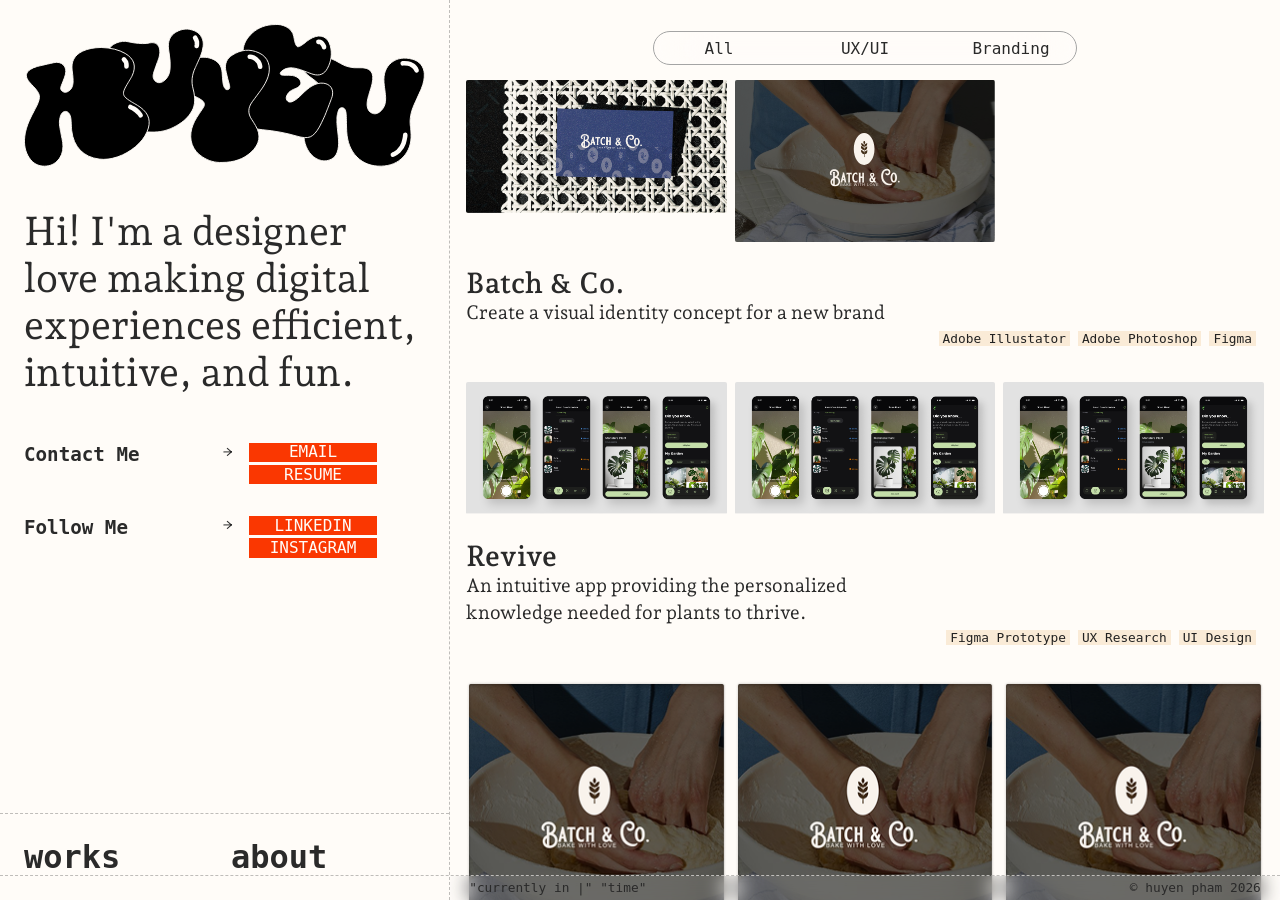
==== index.html @ ef484f47 "add url" ====
<!DOCTYPE html>
<html lang="en">

<head>
    <meta charset="UTF-8" />
    <meta name="viewport" content="width=device-width, initial-scale=1.0" />
    <title>Huyen Pham - UXUI Designer</title>
    <link rel="stylesheet" href="./components/css/global.css">
    <link rel="stylesheet" href="./components/css/home.css">
    <link rel="stylesheet" href="./components/css/article.css">
</head>

<body>
    <!-- Start Main -->
    <main class="root-layout">
        <div class="sidebar_container">
            <div class="sidebar-content_wrapper">
                <div class="sidebar-content_container">
                    <a class="homepage_sidebar-logo" href="">
                        <img src="./data/Profile/huyen-logo.svg" alt="logo of Huyen Pham">
                    </a>
                    <div class="sidebar-content_description">
                        <h1>Hi! I'm a designer love making digital experiences efficient, intuitive, and fun.</h1>
                    </div>
                    <div class="sidebar-details_wrapper">
                        <div class="sidebar-information_container">
                            <h3>Contact Me</h3>
                            <span class="sidebar-information_arrow" aria-hidden="true">→</span>
                            <div class="sidebar-information-items_container">
                                <a target="#" href="mailto:huyenplth29@gmail.com">Email</a>
                                <a target="#" href="pdf">Resume</a>
                            </div>
                        </div>
                        <div class="sidebar-information_container">
                            <h3>Follow Me</h3>
                            <span class="sidebar-information_arrow" aria-hidden="true">→</span>
                            <div class="sidebar-information-items_container">
                                <a target="#" href="https://www.linkedin.com/in/huyen-pham-124135380/">LinkedIn</a>
                                <a target="#" href="https://www.instagram.com/huyenphm02/">Instagram</a>
                            </div>
                        </div>
                    </div>
                </div>
            </div>
            <header>
                <div class="header_container">
                    <nav class="header-nav_container">
                        <ul class="header-navlink">
                            <li class="header-navlink_item">
                                <a class="is-active" href="./index.html">works</a>
                            </li>
                            <li class="header-navlink_item">
                                <a href="./about.html">about</a>
                            </li>
                        </ul>
                    </nav>
                </div>
            </header>
        </div>

        <div class="main_wrapper">
            <div class="subnav-wrapper">
                <ul class="subnav-container">
                    <li class="subnav_button">
                        <button class="subnav_button-item">All</button>
                    </li>
                    <li class="subnav_button">
                        <button class="subnav_button-item">UX/UI</button>
                    </li>
                    <li class="subnav_button">
                        <button class="subnav_button-item">Branding</button>
                    </li>
                </ul>
            </div>
            <div id="work" class="homepage_wrapper">
                <article class="article_container">
                    <a class="article-image_container" href="./works/Batch&Co/batchco.html">
                        <img class="article-image" src="./data/batchco/1-08.png" alt="">
                        <img class="article-image" src="./data/batchco/1-01.svg" alt="">
                        <img class="article-image" src="./data/batchco/1-09.svg" alt="">
                    </a>
                    <div class="article-details_container">
                        <div class="article-details_left">
                            <div class="article-details_title">
                                <h2>Batch & Co.</h2>
                                <img src="" alt="">
                            </div>
                            <p>Create a visual identity concept for a new brand</p>
                        </div>
                        <div class="article-details_right">
                            <span class="article_keyword">Adobe Illustator</span>
                            <span class="article_keyword">Adobe Photoshop</span>
                            <span class="article_keyword">Figma</span>
                        </div>
                    </div>
                </article>
                <article class="article_container">
                    <a class="article-image_container" href="./works/REVIVE/revive.html">
                        <img class="article-image" src="./data/revive/cover.png" alt="">
                        <img class="article-image" src="./data/revive/cover.png" alt="">
                        <img class="article-image" src="./data/revive/cover.png" alt="">
                    </a>
                    <div class="article-details_container">
                        <div class="article-details_left">
                            <div class="article-details_title">
                                <h2>Revive</h2>
                                <img src="" alt="">
                            </div>
                            <p>An intuitive app providing the personalized knowledge needed for plants to thrive.</p>
                        </div>
                        <div class="article-details_right">
                            <span class="article_keyword">Figma Prototype</span>
                            <span class="article_keyword">UX Research</span>
                            <span class="article_keyword">UI Design</span>
                        </div>
                    </div>
                </article>
                <article class="article_container">
                    <a class="article-image_container" href="./works/mocmug/mocmug.html">
                        <img class="article-image" src="./data/Rectangle 146.png" alt="">
                        <img class="article-image" src="./data/Rectangle 146.png" alt="">
                        <img class="article-image" src="./data/Rectangle 146.png" alt="">
                    </a>
                    <div class="article-details_container">
                        <div class="article-details_left">
                            <div class="article-details_title">
                                <h2>mogmug</h2>
                                <img src="" alt="">
                            </div>
                            <p>Create a packaging concept for an eco brand</p>
                        </div>
                        <div class="article-details_right">
                            <span class="article_keyword">Adobe Illustator</span>
                            <span class="article_keyword">Adobe Photoshop</span>
                            <span class="article_keyword">Figma</span>
                        </div>
                    </div>
                </article>
                <article class="article_container">
                    <a class="article-image_container" href="./works/WEBUILDCV/webuildcv.html">
                        <img class="article-image" src="./data/Rectangle 146.png" alt="">
                        <img class="article-image" src="./data/Rectangle 146.png" alt="">
                        <img class="article-image" src="./data/Rectangle 146.png" alt="">
                    </a>
                    <div class="article-details_container">
                        <div class="article-details_left">
                            <div class="article-details_title">
                                <h2>webuildcv</h2>
                                <img src="" alt="">
                            </div>
                            <p>A design system for a creating resume website</p>
                        </div>
                        <div class="article-details_right">
                            <span class="article_keyword">Figma Prototype</span>
                            <span class="article_keyword">UX Research</span>
                            <span class="article_keyword">UI Design</span>
                        </div>
                    </div>
                </article>
            </div>
        </div>
    </main>
    <!-- End main -->

    <!-- Footer -->
    <footer>
        <div class="footer_texts">
            <p>
                "currently in |"
                "time"
            </p>
            <p>&copy huyen pham 2026</p>
        </div>
    </footer>
    <!-- End Footer -->
    <!-- JS -->
    <script src="./components/js/navbar.js"></script>
    <script src="./components/js/home.js"></script>
</body>

</html>
---- components/css/global.css ----
@import url('https://fonts.googleapis.com/css2?family=Andada+Pro:ital,wght@0,400..840;1,400..840&display=swap');
@import url("https://use.typekit.net/fzm7tuf.css");


*,
*::before,
*::after {
    box-sizing: border-box;
    margin: 0;
    padding: 0;
}

:root {
    --black: #2A2A2A;
    --white: #FFFCF8;
    --grey: #BFBDBA;
    --orange: #FA3701;
    --easing: cubic-bezier(0.16, 1, 0.3, 1);
    --blue: #374589;
    font-family: "mono45-headline", monospace;
    font-family: "Andada Pro", serif;
    font-weight: 300 700;
    font-style: normal;
}

html,
body {
    font-family: "Andada Pro", serif;
    background: var(--white);
    max-width: 100vw;
    overflow-x: hidden;
    overflow-y: auto;
    color: var(--black);
}

a {
    color: inherit;
    text-decoration: none
}

li {
    list-style: none
}

button {
    -moz-appearance: none;
    appearance: none;
    -webkit-appearance: none;
    border-radius: 0;
    text-align: inherit;
    background: none;
    box-shadow: none;
    padding: 0;
    cursor: pointer;
    border: none;
    color: inherit;
    font: inherit
}

h1 {
    font-size: 2.4rem;
    font-weight: 300
}

@media(min-width: 768px) {
    h1 {
        font-size:1.8rem;
    }
}

@media(min-width: 1024px) {
    h1 {
        font-size:2.5rem;
    }
}

@media(min-width: 1536px) {
    h1 {
        font-size:2.6rem;
    }
}

h2 {
    font-size: 1.5rem;
    font-weight: 600;
}

@media(min-width: 768px) {
    h2 {
        font-size:1.5rem;
    }
}

@media(min-width: 1024px) {
    h2 {
        font-size:1.8rem;
    }
}

@media(min-width: 1536px) {
    h2 {
        font-size:2rem;
    }
}

h3 {
    font-size: 2rem;
    font-weight: 600;
}

@media(min-width: 768px) {
    h3 {
        font-size:1.2rem;
    }
}

@media(min-width: 1024px) {
    h3 {
        font-size:1.2rem;
    }
}

@media(min-width: 1536px) {
    h3 {
        font-size:1.75rem;
    }
}

h4 {
    font-size: 1.1rem;
}

@media(min-width: 768px) {
    h4 {
        font-size:1rem;
    }
}

@media(min-width: 1024px) {
    h4 {
        font-size:1rem;
    }
}

@media(min-width: 1536px) {
    h4 {
        font-size:1.2rem;
    }
}

p {
    font-size: .9rem;
    font-weight: 300;
    line-height: 1.4;
}

@media(min-width: 768px) {
    p {
        font-size:1rem;
    }
}

@media(min-width: 1024px) {
    p {
        font-size:1.2rem;
    }
}

@media(min-width: 1536px) {
    p {
        font-size:1.2rem;
    }
}

.root-layout {
    display: flex;
    justify-content: flex-start;
    align-items: flex-start;
    flex-direction: column;
    width: 100%;
}

@media(min-width: 768px) {
    .root-layout {
        flex-direction: row;
        overflow: hidden;
        height: 100vh;
    }
}

.main_wrapper {
    width: 100%;
}

footer {
    position: fixed;
    bottom: 0;
    left: 0;
    width: 100%;
    border-top: dashed 1px #BFBDBA ;
}

.footer_texts {
    background: hsla(0,0%,100%,.1);
    -webkit-backdrop-filter: blur(10px);
    backdrop-filter: blur(10px);
    text-align: center;
    font-family: "mono45-headline", monospace;
}

.footer_texts p {
    font-size: .8rem;
    margin-right: 1rem;
    margin-left: 1rem;
}

@media(min-width: 768px) {
    .footer_texts {
        text-align:unset;
        display: flex;
        justify-content: space-between;
        align-items: center;
        padding: .2rem;
        /* margin-left: calc(300px + 1.5rem); */
        /* margin-right: 1.5rem; */
        /* padding: .5rem; */
    }
}

@media(min-width: 1024px) {
    .footer_texts {
        margin-left:calc(450px);
    }
}

@media (min-width: 768px) {
    html,
    body {
        overflow: hidden;
    }

    .root-layout {
        display: flex;
        align-items: stretch;
        min-height: 100vh;
    }

    .main_wrapper {
        flex: 1 1 auto;
        min-width: 0;
        width: calc(100% - 300px);
    }
}

@media (min-width: 1024px) {
    .main_wrapper {
        width: calc(100% - 450px);
    }
}

.header_container {
    display: flex;
    justify-content: center;
    align-items: center;
}

@media (min-width: 768px) {
    .header_container {
        display: block;
        padding: 1.5rem;
        min-height: 250px;
    }
}

@media (min-width: 1536px) {
    .header_container {
        padding: 2rem;
    }
}

/* sidebar */
.sidebar-logo {
    width: 80%;
    height: auto;
}

/* sidebar container */
@media (min-width: 768px) {
    .sidebar_container {
        width: 300px;
        max-width: 300px;
        height: 100vh;
        overflow: hidden;
        display: flex;
        justify-content: flex-start;
        align-items: flex-start;
        flex-direction: column;
        border-right: dashed 1px #BFBDBA;
    }
}

@media(min-width: 1024px) {
    .sidebar_container {
        width: 450px;
        max-width: 450px;
    }
}
/* sidebar content wrapper */
.sidebar-content_wrapper {
    padding: 1rem;
    min-height: 70vh;
    display: flex;
    justify-content: space-evenly;
    align-items: center;
    flex-direction: column;
}
@media(min-width: 768px) {
    .sidebar-content_wrapper {
        height: unset;
        display: block;
        flex: 1 1;
    }
}

@media(min-width: 1024px) {
    .sidebar-content_wrapper  {
        padding: 1.5rem;
    }
}

@media(min-width: 1536px) {
    .sidebar-content_wrapper {
        padding: 2rem;
    }
}
.sidebar-content_description {
    margin: 3rem 0;
}

/* sidebar content about */
.sdiebar-content_about {
    position: relative;
    margin: 1.5rem 0;
    display: flex;
    justify-content: center;
    align-items: center;
}

.sidebar-details_wrapper {
    margin-bottom: 2rem;
    width: 100%;
}

@media(min-width: 768px) {
    .sidebar-details_wrapper {
        margin-top: 3rem;
    }
}


/* sidebar content_wrapper */
.sidebar-content_wrapper {
    display: flex;
    justify-content: flex-start;
    align-items: center;
    margin-bottom: .5rem;
    width: 100%;
}

.sidebar-information_container a {
    text-decoration: none;
    font-weight: 400;
    font-family: "mono45-headline", monospace;
    color: var(--black);
    margin-right: .2rem;
    transition: all .2s ease-in-out;
    font-size: 1.1rem;
}

.sidebar-information_container h3 {
    min-width: 70px;
}

@media(min-width: 768px) {
    .sidebar-details_wrapper a {
        font-size: 1rem;
    }
} 

@media(min-width: 1536px) {
    .sidebar-details_wrapper a {
        font-size: 1.2rem;
    }
}

.sidebar-details_wrapper a:hover {
    color: #FA3701;
}

/* sidebar work title */

/* header */
.header_container nav {
    width: 100%;
}

.header-nav_container {
    display: flex;
    justify-content: center;
    align-items: center;
    /* padding: 2rem; */
}

.header-navlink, .header-navlink_about {
    display: flex;
    justify-content: center;
    align-items: center;
}


@media (min-width: 768px) {
    .header-nav_navlink, .header-navlink_about{
        display: block;
    }
}

/* header navlink */
.header-navlink_item {
    flex-basis: 50%;
    text-align: center;
    /* padding: .5rem 0; */
    
}

.header-navlink:nth-child(2),.header-navlink_about:nth-child(2) {
    border-left: dashed 1px solid #BFBDBA;
    border-right: dashed 1px solid #BFBDBA;
}

.header-navlink:hover,.header-navlink_about:hover {
    color: #BFBDBA;
}

.header-navlink a, .header-navlink_about a {
    font-weight: 600;
    font-size: 1rem;
    position: relative;
    color: var(--black);
    transition: all .2s ease-in-out;
}

.header-navlink a:hover, .header-navlink_about a:hover {
    color: var(--orange);
}

.header-navlink_item {
    font-family: "mono45-headline", monospace;
    font-size: 400;
    text-decoration: none;
    cursor: pointer;
    transition: all .2s ease-in-out;
}



@media (min-width: 768px) {
    .header-navlink, .header-navlink_about {
        /* flex-basis: unset; */
        /* text-align: unset; */
        /* padding: unset; */
        overflow: hidden;
        margin-bottom: .8rem;
        font: 2rem;
    }

    .header-navlink a, .header-navlink_about a {
        font-size: 2rem;
    }

    .header-navlink:nth-child(2),.header-navlink_about:nth-child(2) {
        border: unset;
    }

    .header-navlink_item {
        font-size: 2rem;
    }

    .header-navlink_item:nth-child(2) {
        border: unset;
    }
}

/* SubNav */
.subnav-wrapper {
    width: -moz-fit-content;
    width: fit-content;
    position: -webkit-sticky;
    position: sticky;
    top: 1rem;
    margin: 3rem auto;
    z-index: 99;
    height: 2rem;
    display: flex;
    justify-content: center;
    align-items: center;
}

@media(min-width: 768px) {
    .subnav-wrapper {
        width: 50%;
        position: absolute;
        top: unset;
        right: 0;
        bottom: 3rem;
        left: 0;
    }
}

@media(min-width: 1024px) {
    .subnav-wrapper {
        margin: 2rem auto 0;
    }
}

.subnav_container {
    margin: 0 1rem;
    display: flex;
    justify-content: center;
    align-items: center;
    gap: 1rem;
    border: 1px solid #BFBDBA;
    border-radius: 30px;
    background: hsla(0,0%,100%,.2);
    -webkit-backdrop-filter: blur(30px);
    backdrop-filter: blur(30px);
}

@media(min-width: 768px) {
    .subnav_container {
        width: unset;
    }
}

.subnav_button {
    width: 23vw;
    flex-basis: 33.33%;
    border-radius: 30px;
    height: 2rem;
    font-weight: 500;
}

.subnav_button:hover {
    width: 8vw;
}

@media(min-width: 768px) {
    .subnav_button {
        width: unset;
        min-width: 130px;
    }
}

.subnav_button:hover {
    background: hsla(0,0%,58%,.3);
}

.subnav_button, .subnav_button-item {
    width: 23vw;
    display: flex;
    justify-content: center;
    align-items: center;
    transition: all .2s ease-in-out;
    border-radius: 30px;
    background: transparent;
    height: 2rem;
}

@media(min-width: 768px) {
    .subnav_button, .subnav_button-item {
        width: unset;
        min-height: 130px;
        width: 8vw;
    }
}

.subnav_button-item.active {
    color: #fff;
    background: #355dff;
    transform: skew(7deg, -7deg)
}

.subnav_button-item:hover {
    color: aliceblue;
    background: #FA3701;
    transform: skew(7deg,-7deg);
    width: 8vw;
}


@media(min-width: 768px) {
    .subnav_button-item:hover {
        width: 22vw;
    }
}
---- components/css/home.css ----
.subnav-container {
    display: flex;
    justify-content: center;
    align-items: center;
    gap: 1rem;
    border: 1px solid #a4a4a4;
    border-radius: 30px;
    background: hsla(0,0%,100%,.2);
    -webkit-backdrop-filter: blur(30px);
    backdrop-filter: blur(30px);
}

@media (min-width: 768px) {
    .subnav-wrapper {
        width: fit-content;
        position: sticky;
        right: auto;
        bottom: auto;
        left: auto;
        font-family: "mono45-headline", monospace;
    }

    .main_wrapper .subnav-container {
        width: unset;
    }

    .main_wrapper .subnav-container .subnav_button,
    .main_wrapper .subnav-container .subnav_button-item {
        min-height: 2rem;
    }
}

@media (min-width: 768px) {
    .main_wrapper {
        height: 100vh;
        overflow-y: auto;
        overflow-x: hidden;
        box-sizing: border-box;
    }
}

.homepage_sidebar-logo {
    display: block;
}

.homepage_sidebar-logo img {
    display: block;
    width: 100%;
    height: auto;
}

.sidebar-details_wrapper {
    display: grid;
    gap: 2rem;
    width: 100%;
}

.sidebar-information_container {
    display: grid;
    grid-template-columns: minmax(0, 1fr) auto minmax(11rem, auto);
    gap: .75rem 1rem;
    align-items: start;
}

.sidebar-information_container h3 {
    margin: 0;
    font-family: "mono45-headline", monospace;
    font-size: 1.2rem;
}

.sidebar-information_arrow {
    display: inline-flex;
    align-items: center;
    justify-content: center;
    line-height: 1;
}

.sidebar-information-items_container {
    display: grid;
    gap: .2rem;
    justify-items: start;
}

.sidebar-information-items_container a {
    display: inline-flex;
    align-items: center;
    justify-content: center;
    min-width: 8rem;
    padding: .1rem .2rem;
    background: var(--orange);
    color: var(--white);
    font-family: "mono45-headline", monospace;
    font-size: 1rem;
    text-transform: uppercase;
    line-height: 1;
    margin-right: 0;
}

.sidebar_container > header {
    width: 100%;
    border-top: dashed 1px var(--grey);
}

.header-nav_container {
    width: 100%;
}

.header-navlink {
    width: 100%;
    align-items: flex-start;
    gap: .5rem;
}

.header-navlink:nth-child(2) {
    border: 0;
}

.header-navlink_item {
    padding: 0;
    text-align: left;
}

@media (max-width: 767px) {
    .sidebar-content_wrapper {
        display: grid;
        grid-template-columns: repeat(2, minmax(0, 1fr));
        column-gap: 1rem;
        row-gap: 1.5rem;
        align-items: start;
        padding: 1rem;
    }

    .sidebar-content_container {
        grid-column: 1 / -1;
        display: grid;
        grid-template-columns: repeat(2, minmax(0, 1fr));
        column-gap: 1rem;
        row-gap: 1.5rem;
        width: 100%;
    }

    .homepage_sidebar-logo,
    .sidebar-content_description,
    .sidebar-details_wrapper {
        grid-column: 1 / -1;
    }

    .sidebar-content_description {
        margin: 0;
    }

    .sidebar-details_wrapper {
        gap: 1.5rem;
        margin-bottom: 0;
    }

    .sidebar-information_container {
        grid-template-columns: minmax(0, 1fr) auto minmax(8rem, auto);
        column-gap: .9rem;
    }



    .header-navlink {
        width: 100%;
        justify-content: stretch;
        align-items: stretch;
        gap: 0;     
    }

    .header-navlink_item {
        flex: 1 1 50%;
        text-align: center;
        display: flex;
        justify-content: center;
        align-items: center;
        padding: 1rem;
        border-left: dashed 1px var(--grey);
        border-bottom: dashed 1px var(--grey);
    }
}

@media (min-width: 768px) {
    .sidebar-content_wrapper {
        padding-bottom: 2rem;
    }

    .sidebar-content_description {
        margin: 2.5rem 0 3rem;
    }

    .sidebar-details_wrapper {
        margin-bottom: 0;
    }

    .sidebar_container > header .header_container {
        min-height: 0;
    }

    .header-navlink {
        margin-bottom: 0;
        gap: .8rem;
    }
}
---- components/css/article.css ----
.homepage_wrapper {
    width: 100%;
    padding: 1rem;
    margin-bottom: 7rem;
}

@media(min-width: 768px) {
    .homepage_wrapper {
        min-height: 350px;
        margin-bottom: 8rem;
    }
}

@media(min-width: 1024px) {
    .homepage_wrapper {
        margin-bottom: 9rem;
    }
}

.article_container {
    margin-bottom: 2rem;
}

.article-image_container {
    display: grid;
    grid-template-columns: repeat(9, 1fr);
    grid-column-gap: .5rem;
    /* column-gap: .5rem; */
    /* grid-gap: .5rem; */
    /* gap: .5rem; */
    width: 100%;
    /* background-color: antiquewhite; */
    /* padding: .7rem; */
}

.article-image_container:hover {
    transform: rotate(0deg);
}

.article-image {
    width: 100%;
    height: auto;
    grid-column: auto/span 3;
    transition: all .3s ease-in-out;
    border-radius: 2px;
}

.article-details_container {
    display: grid;
    grid-template-columns: repeat(12, 1fr);
    grid-column-gap: 1rem;
    column-gap: 1rem;
    margin: 2rem 0;
}

@media(min-width: 768px) {
    .article-details_container {
        margin: 1.5rem 0;
    }
}

@media(min-width: 1536px) {
    .article-details_container {
        margin: 2rem 0;
    }
}

.article-details_left {
    grid-column: auto/span 12;
    display: flex;
    justify-content: space-between;
    align-items: flex-start;
    flex-direction: column;
}

@media(min-width: 768px) {
    .article-details_left {
        grid-column: auto/span 7;
    }
}

.article-details_right {
    grid-column: auto/span 12;
    display: flex;
    justify-content: flex-end;
    align-items: center;
}

.article-details_title {
    display: flex;
    justify-content: flex-start;
    align-items: center;
}

.article-details_title h2 {
    margin-right: .5rem;
    font-weight: 600;
}

.article_keyword {
    font-size: .8rem;
    font-family: "mono45-headline", monospace;
    color: #212121;
    background: antiquewhite;
    padding: 0 .25rem;
    margin: .25rem .5rem .25rem 0;
}

@media(min-width: 1536px) {
    .article_keyword {
        font-size: 1rem;
    }
}
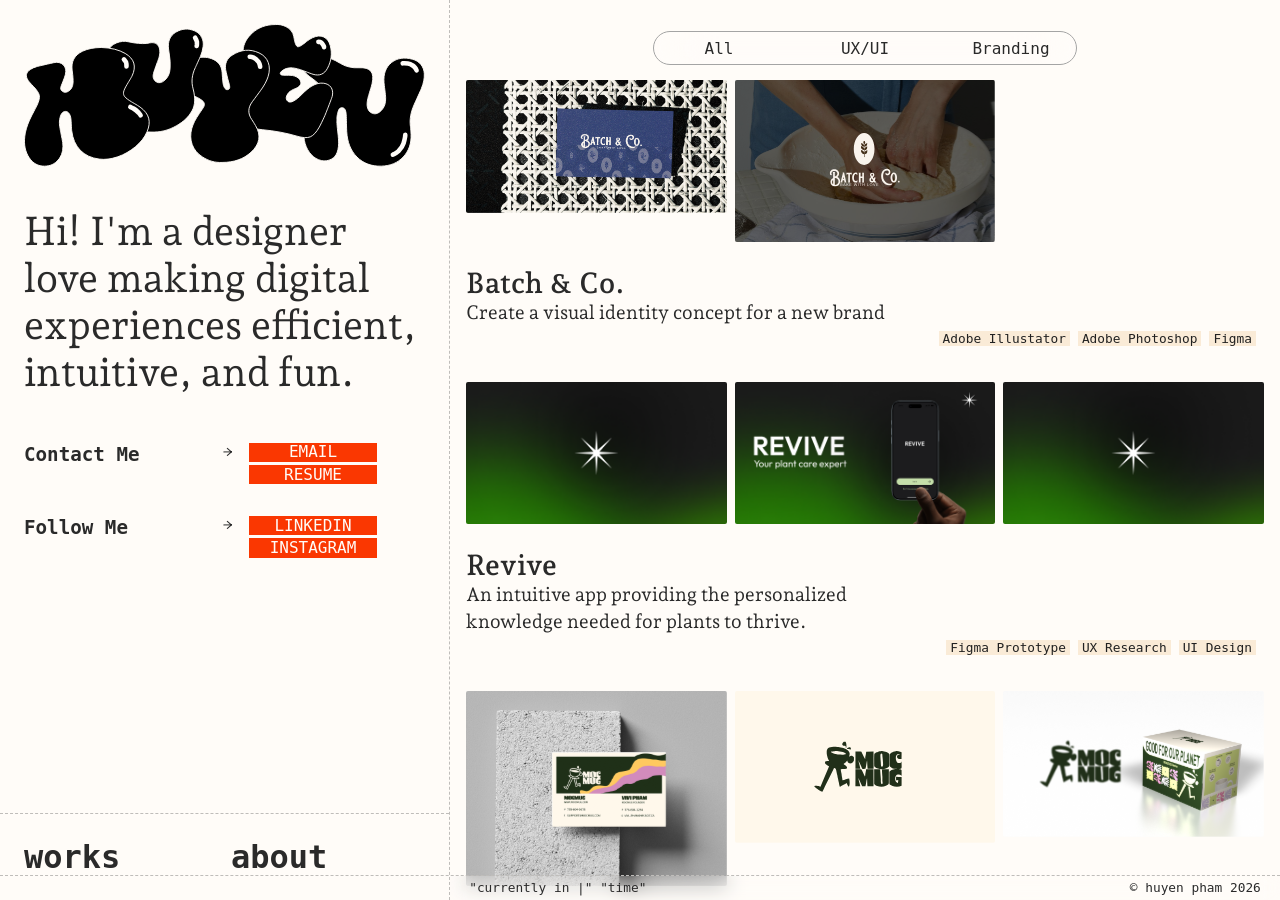
==== commit 5e409603: "add the mocmug project" ====
--- a/index.html
+++ b/index.html
@@ -8,6 +8,11 @@
     <link rel="stylesheet" href="./components/css/global.css">
     <link rel="stylesheet" href="./components/css/home.css">
     <link rel="stylesheet" href="./components/css/article.css">
+    <link rel="icon" type="image/png" href="./components/favicon/favicon-96x96.png" sizes="96x96" />
+    <link rel="icon" type="image/svg+xml" href="./components/favicon/favicon.svg" />
+    <link rel="shortcut icon" href="./components/favicon/favicon.ico" />
+    <link rel="apple-touch-icon" sizes="180x180" href="./components/favicon/apple-touch-icon.png" />
+    <link rel="manifest" href="./components/favicon/site.webmanifest" />
 </head>
 
 <body>
@@ -74,7 +79,7 @@
             </div>
             <div id="work" class="homepage_wrapper">
                 <article class="article_container">
-                    <a class="article-image_container" href="./works/Batch&Co/batchco.html">
+                    <a class="article-image_container" href="./works/batchco.html">
                         <img class="article-image" src="./data/batchco/1-08.png" alt="">
                         <img class="article-image" src="./data/batchco/1-01.svg" alt="">
                         <img class="article-image" src="./data/batchco/1-09.svg" alt="">
@@ -95,10 +100,10 @@
                     </div>
                 </article>
                 <article class="article_container">
-                    <a class="article-image_container" href="./works/REVIVE/revive.html">
-                        <img class="article-image" src="./data/revive/cover.png" alt="">
-                        <img class="article-image" src="./data/revive/cover.png" alt="">
-                        <img class="article-image" src="./data/revive/cover.png" alt="">
+                    <a class="article-image_container" href="./works/revive.html">
+                        <img class="article-image" src="./data/revive/revive-leftright.png" alt="">
+                        <img class="article-image" src="./data/revive/revive-middle.png" alt="">
+                        <img class="article-image" src="./data/revive/revive-leftright.png" alt="">
                     </a>
                     <div class="article-details_container">
                         <div class="article-details_left">
@@ -116,10 +121,10 @@
                     </div>
                 </article>
                 <article class="article_container">
-                    <a class="article-image_container" href="./works/mocmug/mocmug.html">
-                        <img class="article-image" src="./data/Rectangle 146.png" alt="">
-                        <img class="article-image" src="./data/Rectangle 146.png" alt="">
-                        <img class="article-image" src="./data/Rectangle 146.png" alt="">
+                    <a class="article-image_container" href="./works/mocmug.html">
+                        <img class="article-image" src="./data/mocmug/2-06-cover.svg" alt="">
+                        <img class="article-image" src="./data/mocmug/2-01.svg" alt="">
+                        <img class="article-image" src="./data/mocmug/2-07.svg" alt="">
                     </a>
                     <div class="article-details_container">
                         <div class="article-details_left">
@@ -137,7 +142,7 @@
                     </div>
                 </article>
                 <article class="article_container">
-                    <a class="article-image_container" href="./works/WEBUILDCV/webuildcv.html">
+                    <a class="article-image_container" href="./works/webuildcv.html">
                         <img class="article-image" src="./data/Rectangle 146.png" alt="">
                         <img class="article-image" src="./data/Rectangle 146.png" alt="">
                         <img class="article-image" src="./data/Rectangle 146.png" alt="">
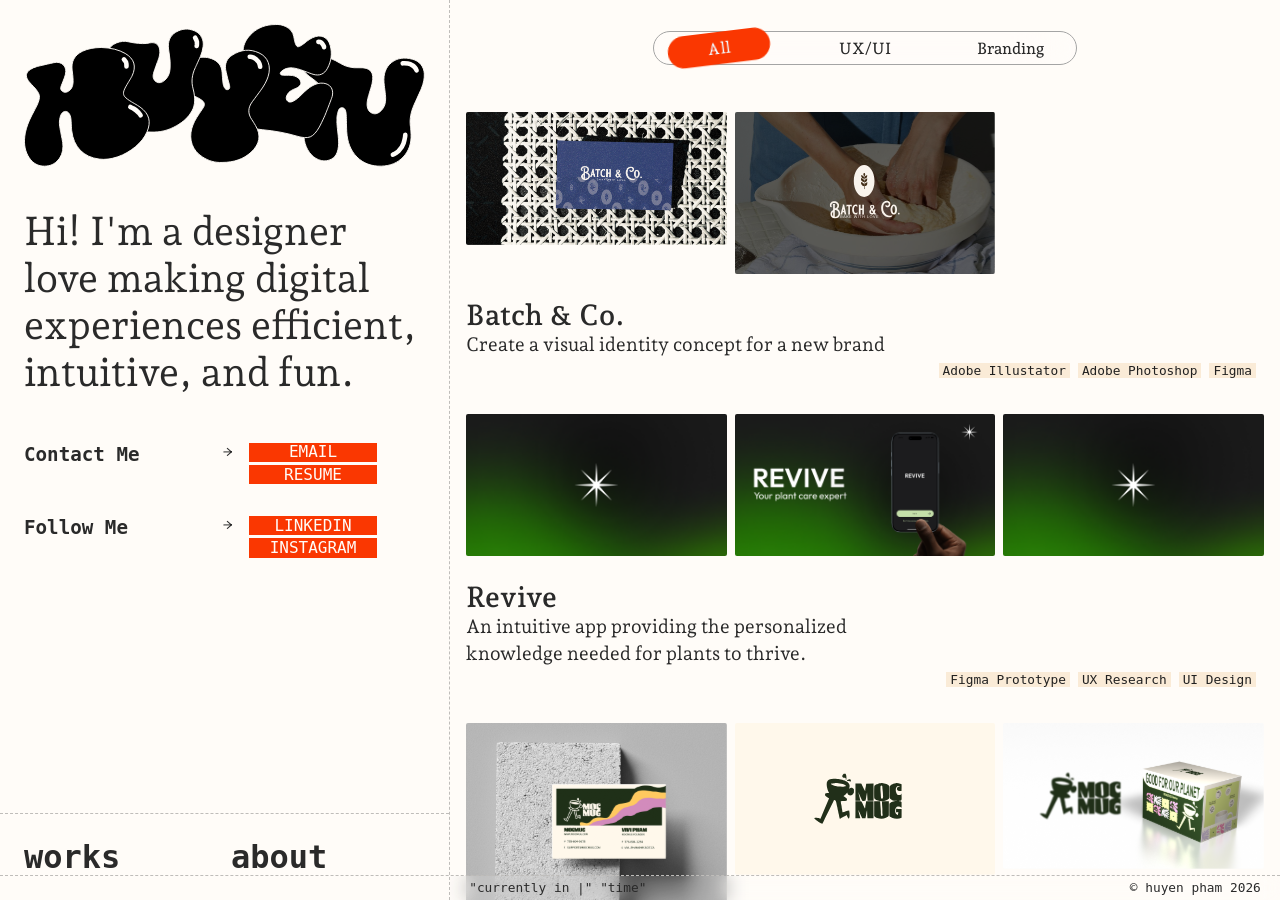
==== commit 9b06fc1e: "fix subnav and add js for the subnav" ====
--- a/index.html
+++ b/index.html
@@ -67,18 +67,18 @@
             <div class="subnav-wrapper">
                 <ul class="subnav-container">
                     <li class="subnav_button">
-                        <button class="subnav_button-item">All</button>
+                        <button class="subnav_button-item active" data-filter="all" aria-pressed="true">All</button>
                     </li>
                     <li class="subnav_button">
-                        <button class="subnav_button-item">UX/UI</button>
+                        <button class="subnav_button-item" data-filter="uxui" aria-pressed="false">UX/UI</button>
                     </li>
                     <li class="subnav_button">
-                        <button class="subnav_button-item">Branding</button>
+                        <button class="subnav_button-item" data-filter="branding" aria-pressed="false">Branding</button>
                     </li>
                 </ul>
             </div>
             <div id="work" class="homepage_wrapper">
-                <article class="article_container">
+                <article class="article_container" data-category="branding">
                     <a class="article-image_container" href="./works/batchco.html">
                         <img class="article-image" src="./data/batchco/1-08.png" alt="">
                         <img class="article-image" src="./data/batchco/1-01.svg" alt="">
@@ -99,7 +99,7 @@
                         </div>
                     </div>
                 </article>
-                <article class="article_container">
+                <article class="article_container" data-category="uxui">
                     <a class="article-image_container" href="./works/revive.html">
                         <img class="article-image" src="./data/revive/revive-leftright.png" alt="">
                         <img class="article-image" src="./data/revive/revive-middle.png" alt="">
@@ -120,7 +120,7 @@
                         </div>
                     </div>
                 </article>
-                <article class="article_container">
+                <article class="article_container" data-category="branding">
                     <a class="article-image_container" href="./works/mocmug.html">
                         <img class="article-image" src="./data/mocmug/2-06-cover.svg" alt="">
                         <img class="article-image" src="./data/mocmug/2-01.svg" alt="">
@@ -141,11 +141,11 @@
                         </div>
                     </div>
                 </article>
-                <article class="article_container">
+                <article class="article_container" data-category="uxui">
                     <a class="article-image_container" href="./works/webuildcv.html">
-                        <img class="article-image" src="./data/Rectangle 146.png" alt="">
-                        <img class="article-image" src="./data/Rectangle 146.png" alt="">
-                        <img class="article-image" src="./data/Rectangle 146.png" alt="">
+                        <img class="article-image" src="./data/webuildcv/cv-leftright.png" alt="">
+                        <img class="article-image" src="./data/webuildcv/cv-middle.png" alt="">
+                        <img class="article-image" src="./data/webuildcv/cv-leftright.png" alt="">
                     </a>
                     <div class="article-details_container">
                         <div class="article-details_left">
--- a/components/css/global.css
+++ b/components/css/global.css
@@ -104,7 +104,7 @@
 }
 
 h3 {
-    font-size: 2rem;
+    font-size: 1.5rem;
     font-weight: 600;
 }
 
@@ -465,9 +465,6 @@
 
 @media (min-width: 768px) {
     .header-navlink, .header-navlink_about {
-        /* flex-basis: unset; */
-        /* text-align: unset; */
-        /* padding: unset; */
         overflow: hidden;
         margin-bottom: .8rem;
         font: 2rem;
@@ -491,6 +488,20 @@
 }
 
 /* SubNav */
+
+.subnav-container {
+    display: flex;
+    justify-content: center;
+    align-items: center;
+    gap: 1rem;
+    border: 1px solid #a4a4a4;
+    border-radius: 30px;
+    background: hsla(0,0%,100%,.2);
+    -webkit-backdrop-filter: blur(30px);
+    backdrop-filter: blur(30px);
+    min-height: 2rem;
+}
+
 .subnav-wrapper {
     width: -moz-fit-content;
     width: fit-content;
@@ -508,11 +519,15 @@
 @media(min-width: 768px) {
     .subnav-wrapper {
         width: 50%;
-        position: absolute;
         top: unset;
         right: 0;
         bottom: 3rem;
         left: 0;
+        position: sticky;
+    }
+    .subnav-container .subnav_button,
+    .subnav-container .subnav_button-item {
+        min-height: 2rem;
     }
 }
 
@@ -543,7 +558,6 @@
 
 .subnav_button {
     width: 23vw;
-    flex-basis: 33.33%;
     border-radius: 30px;
     height: 2rem;
     font-weight: 500;
@@ -572,7 +586,6 @@
     transition: all .2s ease-in-out;
     border-radius: 30px;
     background: transparent;
-    height: 2rem;
 }
 
 @media(min-width: 768px) {
@@ -583,12 +596,7 @@
     }
 }
 
-.subnav_button-item.active {
-    color: #fff;
-    background: #355dff;
-    transform: skew(7deg, -7deg)
-}
-
+.subnav_button-item.active,
 .subnav_button-item:hover {
     color: aliceblue;
     background: #FA3701;
@@ -598,7 +606,8 @@
 
 
 @media(min-width: 768px) {
+    .subnav_button-item.active,
     .subnav_button-item:hover {
-        width: 22vw;
-    }
-}
+        width: 8vw;
+    }
+}
--- a/components/css/home.css
+++ b/components/css/home.css
@@ -1,35 +1,3 @@
-.subnav-container {
-    display: flex;
-    justify-content: center;
-    align-items: center;
-    gap: 1rem;
-    border: 1px solid #a4a4a4;
-    border-radius: 30px;
-    background: hsla(0,0%,100%,.2);
-    -webkit-backdrop-filter: blur(30px);
-    backdrop-filter: blur(30px);
-}
-
-@media (min-width: 768px) {
-    .subnav-wrapper {
-        width: fit-content;
-        position: sticky;
-        right: auto;
-        bottom: auto;
-        left: auto;
-        font-family: "mono45-headline", monospace;
-    }
-
-    .main_wrapper .subnav-container {
-        width: unset;
-    }
-
-    .main_wrapper .subnav-container .subnav_button,
-    .main_wrapper .subnav-container .subnav_button-item {
-        min-height: 2rem;
-    }
-}
-
 @media (min-width: 768px) {
     .main_wrapper {
         height: 100vh;
@@ -127,7 +95,7 @@
         column-gap: 1rem;
         row-gap: 1.5rem;
         align-items: start;
-        padding: 1rem;
+        /* padding: 1rem; */
     }
 
     .sidebar-content_container {
--- a/components/css/article.css
+++ b/components/css/article.css
@@ -1,6 +1,7 @@
 .homepage_wrapper {
     width: 100%;
     padding: 1rem;
+    margin-top: 2rem;
     margin-bottom: 7rem;
 }
 
@@ -25,12 +26,7 @@
     display: grid;
     grid-template-columns: repeat(9, 1fr);
     grid-column-gap: .5rem;
-    /* column-gap: .5rem; */
-    /* grid-gap: .5rem; */
-    /* gap: .5rem; */
     width: 100%;
-    /* background-color: antiquewhite; */
-    /* padding: .7rem; */
 }
 
 .article-image_container:hover {
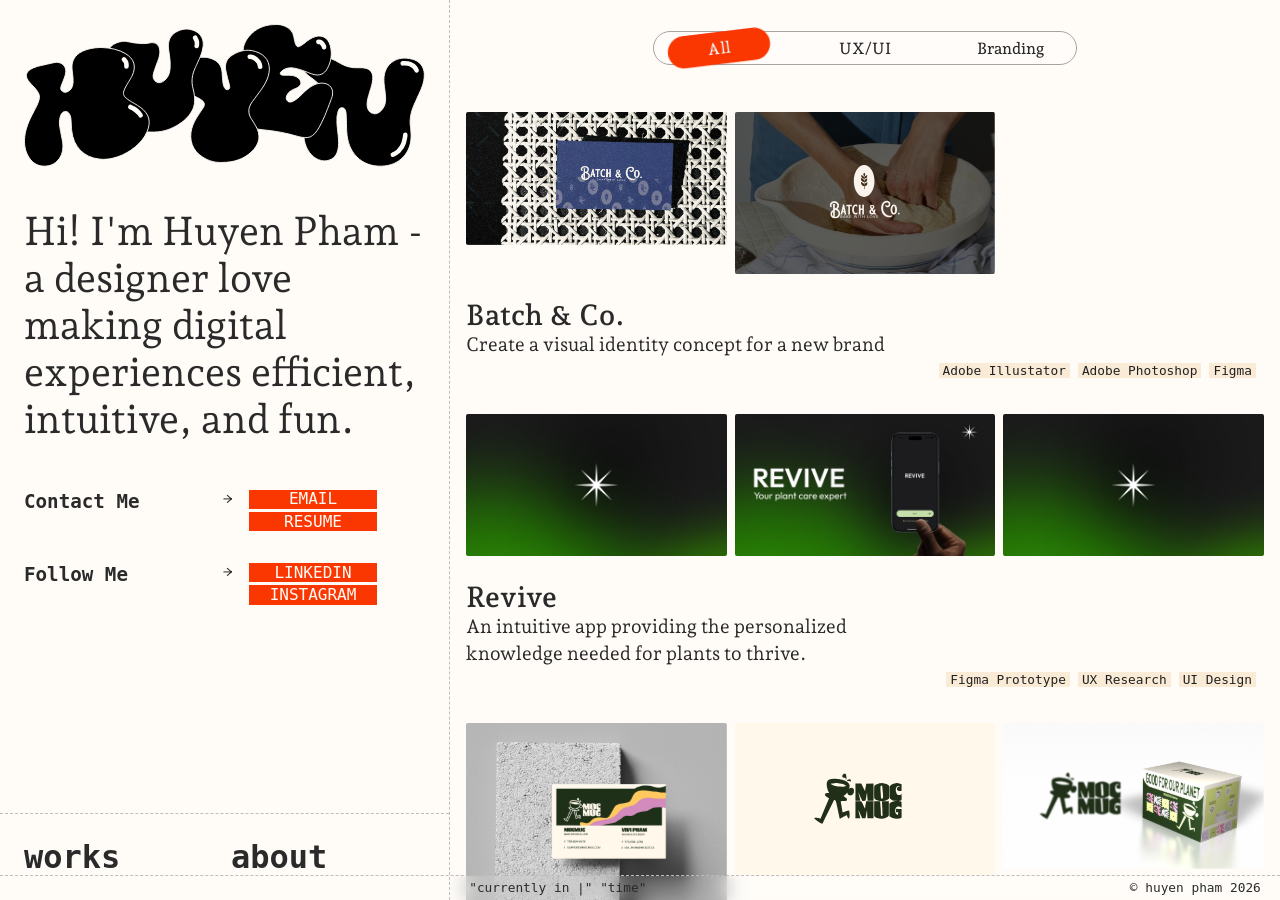
==== commit a4f1fa14: "fix p" ====
--- a/index.html
+++ b/index.html
@@ -25,7 +25,7 @@
                         <img src="./data/Profile/huyen-logo.svg" alt="logo of Huyen Pham">
                     </a>
                     <div class="sidebar-content_description">
-                        <h1>Hi! I'm a designer love making digital experiences efficient, intuitive, and fun.</h1>
+                        <h1>Hi! I'm Huyen Pham - a designer love making digital experiences efficient, intuitive, and fun.</h1>
                     </div>
                     <div class="sidebar-details_wrapper">
                         <div class="sidebar-information_container">
